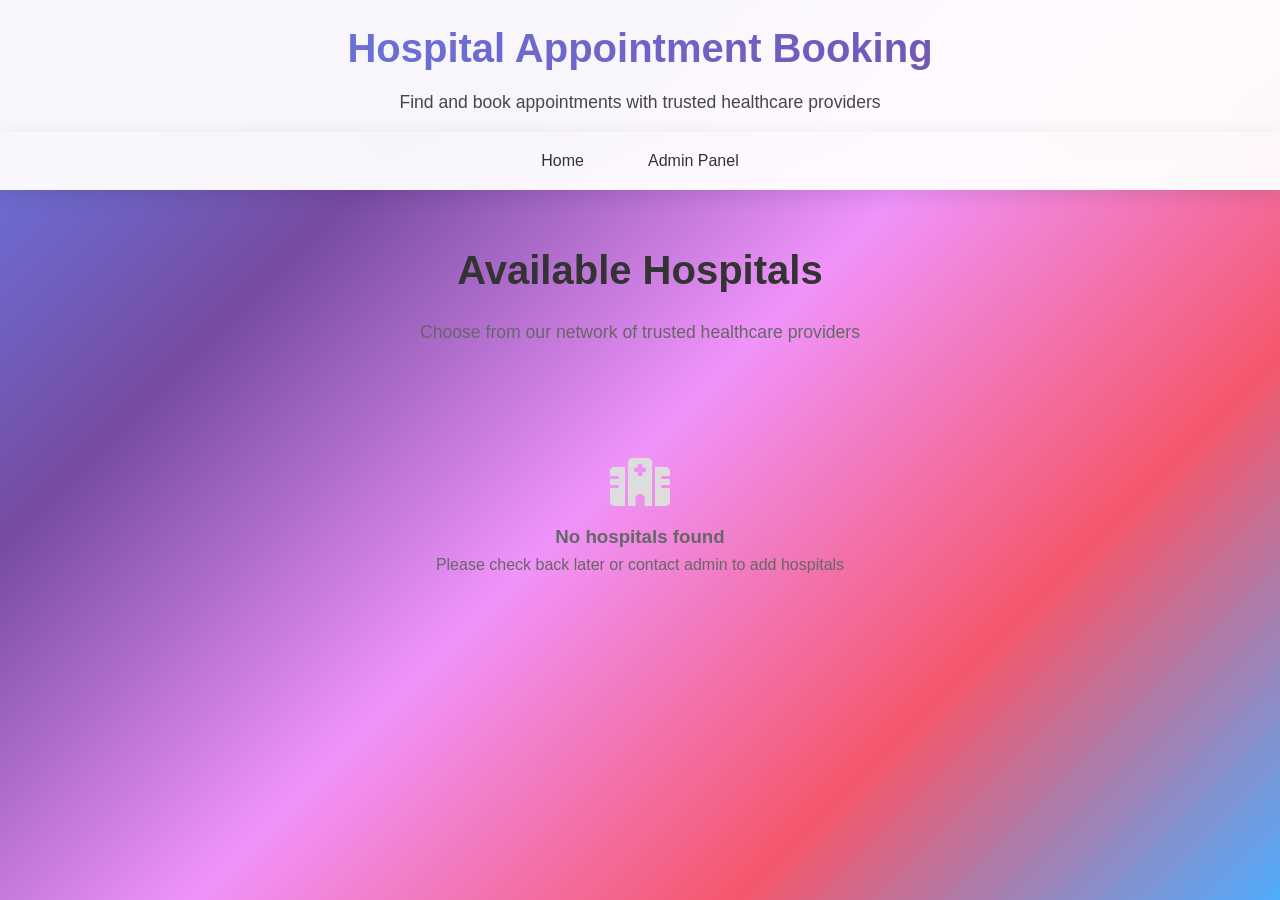
==== index.html @ 11f90e4c "Initial commit: Hospital Booking System with WhatsApp notifications, payment processing, and email c" ====
<!DOCTYPE html>
<html lang="en">
<head>
    <meta charset="UTF-8">
    <meta name="viewport" content="width=device-width, initial-scale=1.0">
    <title>Hospital Appointment Booking System</title>
    <link rel="stylesheet" href="https://cdnjs.cloudflare.com/ajax/libs/font-awesome/6.0.0/css/all.min.css">
    <link rel="stylesheet" href="css/style.css">
</head>
<body>
    <header>
        <div class="container">
            <h1>Hospital Appointment Booking</h1>
            <p>Find and book appointments with trusted healthcare providers</p>
        </div>
    </header>

    <nav>
        <ul>
            <li><a href="index.html">Home</a></li>
            <li><a href="admin/register-hospital.html">Admin Panel</a></li>
        </ul>
    </nav>

    <main>
        <div class="container">
            <div class="section-header">
                <h2>Available Hospitals</h2>
                <p>Choose from our network of trusted healthcare providers</p>
            </div>

            <div class="hospitals-grid" id="hospitalsGrid">
                <!-- Hospitals will be loaded here dynamically -->
            </div>

            <div class="loading" id="loading" style="display: none;">
                <i class="fas fa-spinner fa-spin"></i>
                Loading hospitals...
            </div>

            <div class="no-results" id="noResults" style="display: none;">
                <i class="fas fa-hospital"></i>
                <h3>No hospitals found</h3>
                <p>Please check back later or contact admin to add hospitals</p>
            </div>
        </div>
    </main>

    <script src="js/validation.js"></script>
    <script>
        // Load hospitals when page loads
        document.addEventListener('DOMContentLoaded', function() {
            loadHospitals();
        });

        function loadHospitals() {
            const hospitalsGrid = document.getElementById('hospitalsGrid');
            const loading = document.getElementById('loading');
            const noResults = document.getElementById('noResults');
            
            // Show loading
            loading.style.display = 'block';
            hospitalsGrid.innerHTML = '';
            noResults.style.display = 'none';
            
            fetch('backend/get-hospitals.php')
                .then(response => response.json())
                .then(data => {
                    loading.style.display = 'none';
                    
                    if (data.success && data.hospitals.length > 0) {
                        displayHospitals(data.hospitals);
                    } else {
                        noResults.style.display = 'block';
                    }
                })
                .catch(error => {
                    loading.style.display = 'none';
                    noResults.style.display = 'block';
                    console.error('Error loading hospitals:', error);
                });
        }

        function displayHospitals(hospitals) {
            const hospitalsGrid = document.getElementById('hospitalsGrid');
            
            hospitalsGrid.innerHTML = hospitals.map(hospital => `
                <div class="hospital-card">
                    <h3>${hospital.hospital_name}</h3>
                    <div class="specialization">${hospital.specialization}</div>
                    <div class="info">
                        <i class="fas fa-map-marker-alt"></i>
                        <span>${hospital.address}</span>
                    </div>
                    <div class="info">
                        <i class="fas fa-phone"></i>
                        <span>${hospital.phone_number}</span>
                    </div>
                    <div class="info">
                        <i class="fas fa-envelope"></i>
                        <span>${hospital.email}</span>
                    </div>
                    <div class="info">
                        <i class="fas fa-calendar"></i>
                        <span>${hospital.available_days}</span>
                    </div>
                    <div class="info">
                        <i class="fas fa-clock"></i>
                        <span>${hospital.available_timings}</span>
                    </div>
                    <div style="margin-top: 1rem;">
                        <button onclick="bookAppointment(${hospital.id}, '${hospital.hospital_name}')" class="btn">
                            <i class="fas fa-calendar-plus"></i>
                            Book Appointment
                        </button>
                    </div>
                </div>
            `).join('');
        }

        function bookAppointment(hospitalId, hospitalName) {
            // Redirect to appointment booking page with hospital ID
            window.location.href = `book-appointment.html?hospital_id=${hospitalId}&hospital_name=${encodeURIComponent(hospitalName)}`;
        }
    </script>
</body>
</html>
---- css/style.css ----
/* Hospital Appointment Booking System Styles */

* {
    margin: 0;
    padding: 0;
    box-sizing: border-box;
}

body {
    font-family: 'Segoe UI', Tahoma, Geneva, Verdana, sans-serif;
    line-height: 1.6;
    color: #333;
    background: linear-gradient(135deg, #667eea 0%, #764ba2 25%, #f093fb 50%, #f5576c 75%, #4facfe 100%);
    background-attachment: fixed;
    min-height: 100vh;
}

.container {
    max-width: 1200px;
    margin: 0 auto;
    padding: 0 20px;
}

/* Header Styles */
header {
    background: linear-gradient(135deg, #667eea 0%, #764ba2 100%);
    color: white;
    padding: 1rem 0;
    box-shadow: 0 2px 10px rgba(0,0,0,0.1);
}

header h1 {
    text-align: center;
    font-size: 2.5rem;
    margin-bottom: 0.5rem;
}

header p {
    text-align: center;
    font-size: 1.1rem;
    opacity: 0.9;
}

/* Navigation */
nav {
    background: #fff;
    padding: 1rem 0;
    box-shadow: 0 2px 5px rgba(0,0,0,0.1);
    position: sticky;
    top: 0;
    z-index: 100;
}

nav ul {
    list-style: none;
    display: flex;
    justify-content: center;
    gap: 2rem;
}

nav a {
    text-decoration: none;
    color: #333;
    font-weight: 500;
    padding: 0.5rem 1rem;
    border-radius: 5px;
    transition: all 0.3s ease;
}

nav a:hover {
    background: #667eea;
    color: white;
}

/* Form Styles */
.form-container {
    background: white;
    padding: 2rem;
    border-radius: 10px;
    box-shadow: 0 5px 15px rgba(0,0,0,0.1);
    margin: 2rem 0;
}

.form-group {
    margin-bottom: 1.5rem;
}

.form-group label {
    display: block;
    margin-bottom: 0.5rem;
    font-weight: 600;
    color: #555;
}

.form-group input,
.form-group select,
.form-group textarea {
    width: 100%;
    padding: 0.75rem;
    border: 2px solid #ddd;
    border-radius: 5px;
    font-size: 1rem;
    transition: border-color 0.3s ease;
}

.form-group input:focus,
.form-group select:focus,
.form-group textarea:focus {
    outline: none;
    border-color: #667eea;
}

.error {
    color: #e74c3c;
    font-size: 0.9rem;
    margin-top: 0.25rem;
}

.success {
    color: #27ae60;
    font-size: 0.9rem;
    margin-top: 0.25rem;
}

/* Button Styles */
.btn {
    display: inline-block;
    padding: 0.75rem 1.5rem;
    background: #667eea;
    color: white;
    text-decoration: none;
    border: none;
    border-radius: 5px;
    cursor: pointer;
    font-size: 1rem;
    transition: all 0.3s ease;
}

.btn:hover {
    background: #5a6fd8;
    transform: translateY(-2px);
}

.btn-secondary {
    background: #6c757d;
}

.btn-secondary:hover {
    background: #5a6268;
}

.btn-success {
    background: #27ae60;
}

.btn-success:hover {
    background: #229954;
}

/* Hospital Cards */
.hospitals-grid {
    display: grid;
    grid-template-columns: repeat(auto-fit, minmax(350px, 1fr));
    gap: 2rem;
    margin: 2rem 0;
}

.hospital-card {
    background: white;
    border-radius: 10px;
    box-shadow: 0 5px 15px rgba(0,0,0,0.1);
    padding: 1.5rem;
    transition: transform 0.3s ease, box-shadow 0.3s ease;
}

.hospital-card:hover {
    transform: translateY(-5px);
    box-shadow: 0 10px 25px rgba(0,0,0,0.15);
}

.hospital-card h3 {
    color: #667eea;
    margin-bottom: 0.5rem;
    font-size: 1.5rem;
}

.hospital-card .specialization {
    color: #666;
    font-style: italic;
    margin-bottom: 1rem;
}

.hospital-card .info {
    margin-bottom: 0.5rem;
    display: flex;
    align-items: center;
    gap: 0.5rem;
}

.hospital-card .info i {
    color: #667eea;
    width: 20px;
}

/* Section Headers */
.section-header {
    text-align: center;
    margin: 3rem 0 2rem;
}

.section-header h2 {
    font-size: 2.5rem;
    color: #333;
    margin-bottom: 1rem;
}

.section-header p {
    font-size: 1.1rem;
    color: #666;
    max-width: 600px;
    margin: 0 auto;
}

/* Loading and Messages */
.loading {
    text-align: center;
    padding: 2rem;
    font-size: 1.1rem;
    color: #666;
}

.no-results {
    text-align: center;
    padding: 3rem;
    color: #666;
}

.no-results i {
    font-size: 3rem;
    margin-bottom: 1rem;
    color: #ddd;
}

.message {
    padding: 1rem;
    border-radius: 5px;
    margin: 1rem 0;
}

.message.success {
    background: #d4edda;
    color: #155724;
    border: 1px solid #c3e6cb;
}

.message.error {
    background: #f8d7da;
    color: #721c24;
    border: 1px solid #f5c6cb;
}


/* Update form containers to work with colorful background */
.form-container, .hospital-card, .appointment-card {
    background: rgba(255, 255, 255, 0.95);
    backdrop-filter: blur(10px);
    border: 2px solid rgba(255, 255, 255, 0.2);
}

/* Update header to work with colorful background */
header {
    background: rgba(255, 255, 255, 0.95);
    backdrop-filter: blur(10px);
    color: #333;
    box-shadow: 0 10px 30px rgba(0, 0, 0, 0.1);
}

header h1 {
    background: linear-gradient(135deg, #667eea, #764ba2);
    -webkit-background-clip: text;
    -webkit-text-fill-color: transparent;
    background-clip: text;
}

/* Update navigation */
nav {
    background: rgba(255, 255, 255, 0.95);
    backdrop-filter: blur(10px);
    box-shadow: 0 5px 20px rgba(0, 0, 0, 0.1);
}

nav a:hover {
    background: linear-gradient(135deg, #667eea, #764ba2);
    color: white;
}

/* Responsive Design */
@media (max-width: 768px) {
    .container {
        padding: 0 15px;
    }
    
    header h1 {
        font-size: 2rem;
    }
    
    nav ul {
        flex-direction: column;
        gap: 0.5rem;
    }
    
    .hospitals-grid {
        grid-template-columns: 1fr;
        gap: 1rem;
    }
    
    .form-container {
        padding: 1.5rem;
    }
}

@media (max-width: 480px) {
    header h1 {
        font-size: 1.8rem;
    }
    
    .section-header h2 {
        font-size: 2rem;
    }
    
    .form-container {
        padding: 1rem;
    }
}
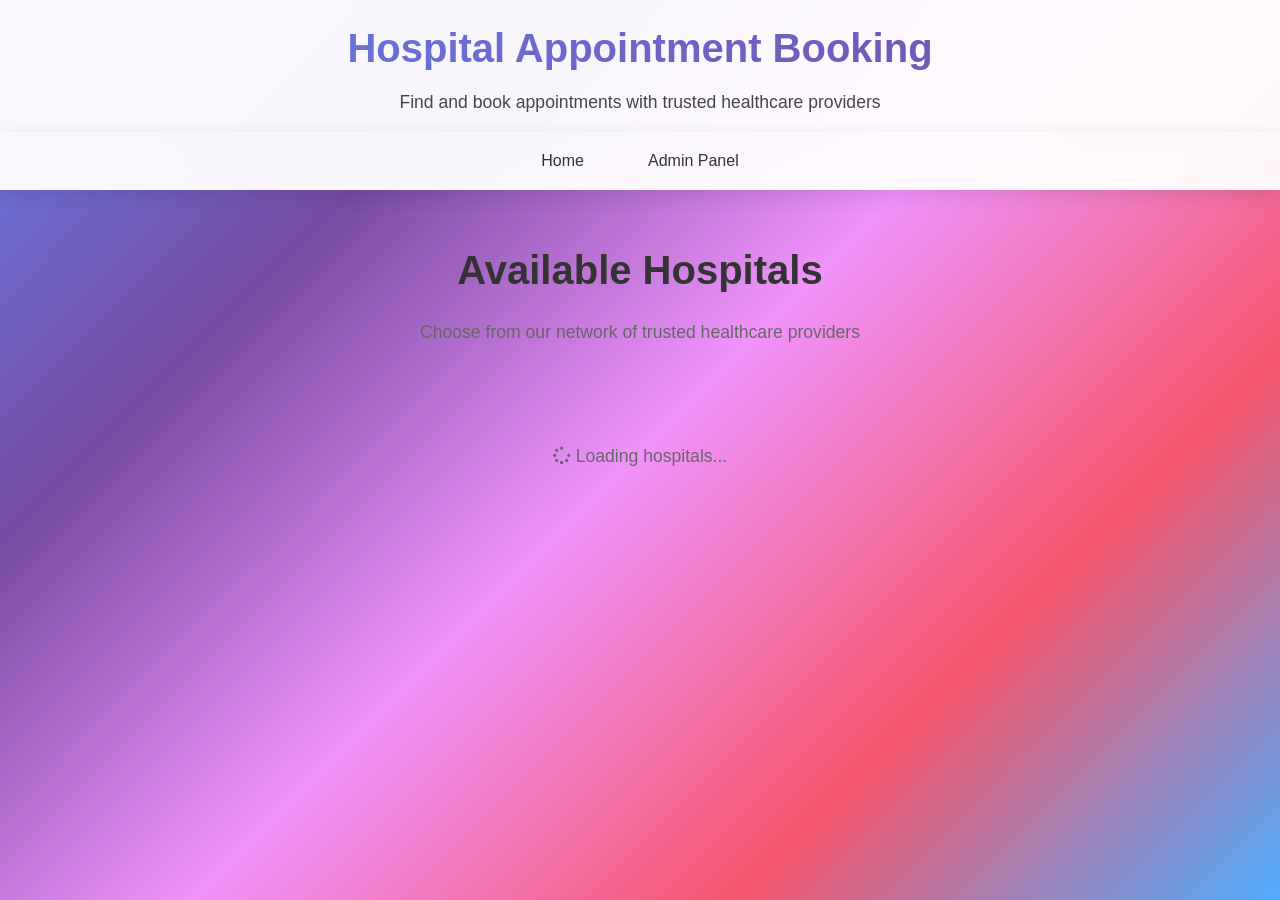
==== commit cab5e07b: "Add demo hospital data for Vercel deployment" ====
--- a/index.html
+++ b/index.html
@@ -63,22 +63,48 @@
             hospitalsGrid.innerHTML = '';
             noResults.style.display = 'none';
             
-            fetch('backend/get-hospitals.php')
-                .then(response => response.json())
-                .then(data => {
-                    loading.style.display = 'none';
-                    
-                    if (data.success && data.hospitals.length > 0) {
-                        displayHospitals(data.hospitals);
-                    } else {
-                        noResults.style.display = 'block';
+            // Use demo data for Vercel deployment
+            setTimeout(() => {
+                loading.style.display = 'none';
+                
+                // Demo hospital data
+                const demoHospitals = [
+                    {
+                        id: 1,
+                        hospital_name: "City General Hospital",
+                        email: "info@citygeneral.com",
+                        phone: "+1-555-0101",
+                        address: "123 Main St, City, State 12345",
+                        specialization: "General Medicine, Emergency Care"
+                    },
+                    {
+                        id: 2,
+                        hospital_name: "Heart & Vascular Center",
+                        email: "contact@heartcenter.com", 
+                        phone: "+1-555-0102",
+                        address: "456 Oak Ave, City, State 12345",
+                        specialization: "Cardiology, Vascular Surgery"
+                    },
+                    {
+                        id: 3,
+                        hospital_name: "Children's Medical Center",
+                        email: "info@childrensmed.com",
+                        phone: "+1-555-0103", 
+                        address: "789 Park Dr, City, State 12345",
+                        specialization: "Pediatrics, Neonatal Care"
+                    },
+                    {
+                        id: 4,
+                        hospital_name: "Orthopedic & Sports Medicine",
+                        email: "appointments@orthosports.com",
+                        phone: "+1-555-0104",
+                        address: "321 Sports Blvd, City, State 12345", 
+                        specialization: "Orthopedics, Sports Medicine"
                     }
-                })
-                .catch(error => {
-                    loading.style.display = 'none';
-                    noResults.style.display = 'block';
-                    console.error('Error loading hospitals:', error);
-                });
+                ];
+                
+                displayHospitals(demoHospitals);
+            }, 1000);
         }
 
         function displayHospitals(hospitals) {
@@ -94,19 +120,11 @@
                     </div>
                     <div class="info">
                         <i class="fas fa-phone"></i>
-                        <span>${hospital.phone_number}</span>
+                        <span>${hospital.phone}</span>
                     </div>
                     <div class="info">
                         <i class="fas fa-envelope"></i>
                         <span>${hospital.email}</span>
-                    </div>
-                    <div class="info">
-                        <i class="fas fa-calendar"></i>
-                        <span>${hospital.available_days}</span>
-                    </div>
-                    <div class="info">
-                        <i class="fas fa-clock"></i>
-                        <span>${hospital.available_timings}</span>
                     </div>
                     <div style="margin-top: 1rem;">
                         <button onclick="bookAppointment(${hospital.id}, '${hospital.hospital_name}')" class="btn">
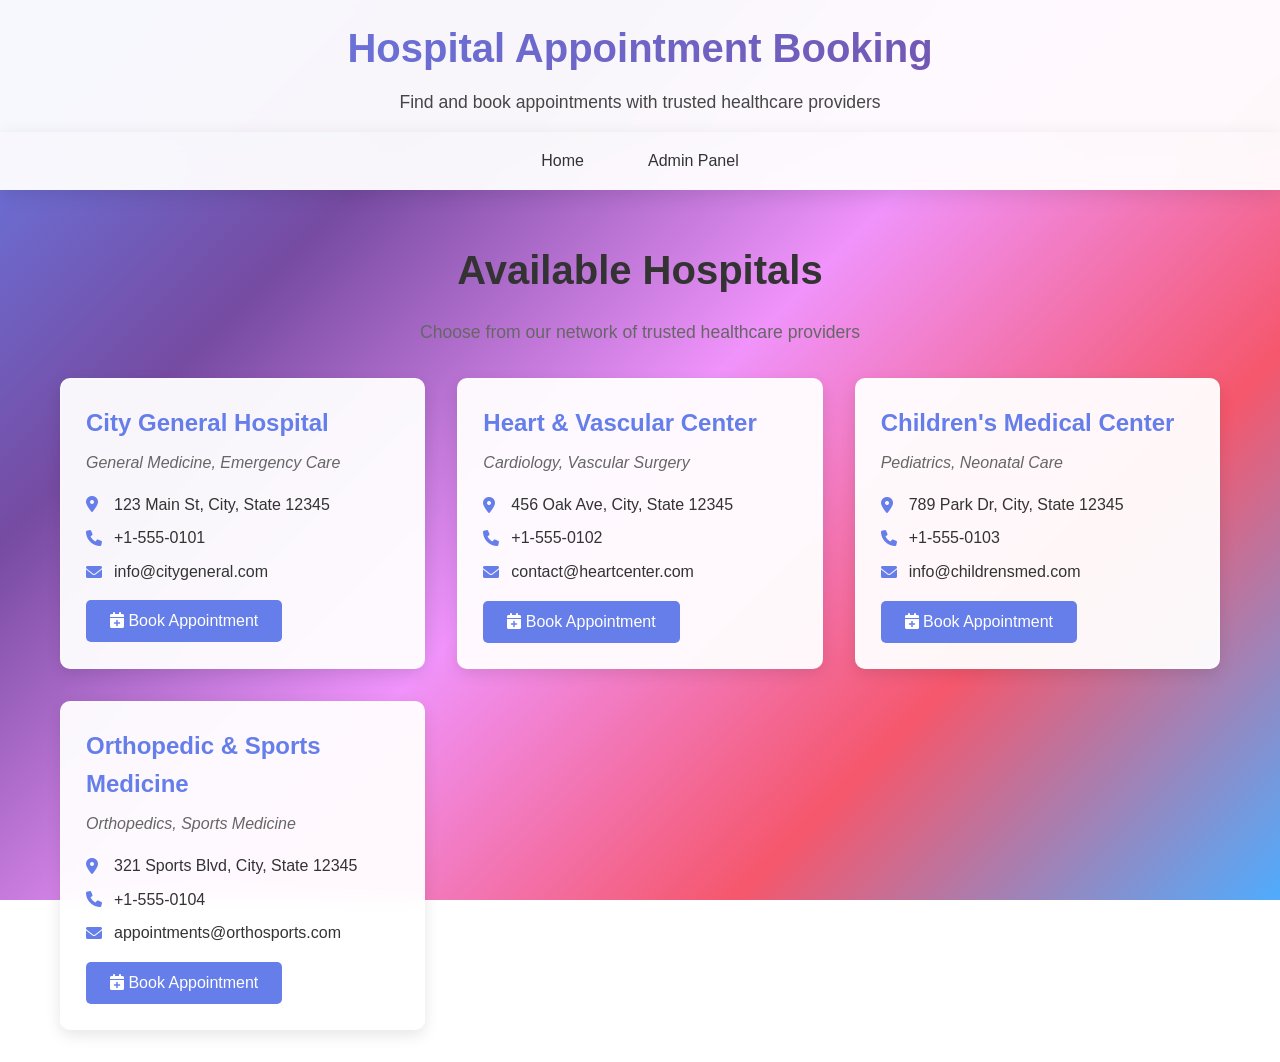
==== commit cb4b1113: "Fix Vercel booking: add PHP runtime routing, SQLite migrations, and align APIs/schema" ====
--- a/index.html
+++ b/index.html
@@ -63,48 +63,63 @@
             hospitalsGrid.innerHTML = '';
             noResults.style.display = 'none';
             
-            // Use demo data for Vercel deployment
-            setTimeout(() => {
-                loading.style.display = 'none';
-                
-                // Demo hospital data
-                const demoHospitals = [
-                    {
-                        id: 1,
-                        hospital_name: "City General Hospital",
-                        email: "info@citygeneral.com",
-                        phone: "+1-555-0101",
-                        address: "123 Main St, City, State 12345",
-                        specialization: "General Medicine, Emergency Care"
-                    },
-                    {
-                        id: 2,
-                        hospital_name: "Heart & Vascular Center",
-                        email: "contact@heartcenter.com", 
-                        phone: "+1-555-0102",
-                        address: "456 Oak Ave, City, State 12345",
-                        specialization: "Cardiology, Vascular Surgery"
-                    },
-                    {
-                        id: 3,
-                        hospital_name: "Children's Medical Center",
-                        email: "info@childrensmed.com",
-                        phone: "+1-555-0103", 
-                        address: "789 Park Dr, City, State 12345",
-                        specialization: "Pediatrics, Neonatal Care"
-                    },
-                    {
-                        id: 4,
-                        hospital_name: "Orthopedic & Sports Medicine",
-                        email: "appointments@orthosports.com",
-                        phone: "+1-555-0104",
-                        address: "321 Sports Blvd, City, State 12345", 
-                        specialization: "Orthopedics, Sports Medicine"
+            const demoHospitals = [
+                {
+                    id: 1,
+                    hospital_name: "City General Hospital",
+                    email: "info@citygeneral.com",
+                    phone: "+1-555-0101",
+                    address: "123 Main St, City, State 12345",
+                    specialization: "General Medicine, Emergency Care"
+                },
+                {
+                    id: 2,
+                    hospital_name: "Heart & Vascular Center",
+                    email: "contact@heartcenter.com", 
+                    phone: "+1-555-0102",
+                    address: "456 Oak Ave, City, State 12345",
+                    specialization: "Cardiology, Vascular Surgery"
+                },
+                {
+                    id: 3,
+                    hospital_name: "Children's Medical Center",
+                    email: "info@childrensmed.com",
+                    phone: "+1-555-0103", 
+                    address: "789 Park Dr, City, State 12345",
+                    specialization: "Pediatrics, Neonatal Care"
+                },
+                {
+                    id: 4,
+                    hospital_name: "Orthopedic & Sports Medicine",
+                    email: "appointments@orthosports.com",
+                    phone: "+1-555-0104",
+                    address: "321 Sports Blvd, City, State 12345", 
+                    specialization: "Orthopedics, Sports Medicine"
+                }
+            ];
+
+            fetch('backend/get-hospitals.php')
+                .then(response => response.json())
+                .then(data => {
+                    loading.style.display = 'none';
+                    if (data.success && data.hospitals && data.hospitals.length > 0) {
+                        const hospitals = data.hospitals.map(h => ({
+                            id: h.id,
+                            hospital_name: h.hospital_name,
+                            email: h.email,
+                            phone: h.phone_number,
+                            address: h.address,
+                            specialization: h.specialization
+                        }));
+                        displayHospitals(hospitals);
+                    } else {
+                        displayHospitals(demoHospitals);
                     }
-                ];
-                
-                displayHospitals(demoHospitals);
-            }, 1000);
+                })
+                .catch(() => {
+                    loading.style.display = 'none';
+                    displayHospitals(demoHospitals);
+                });
         }
 
         function displayHospitals(hospitals) {
